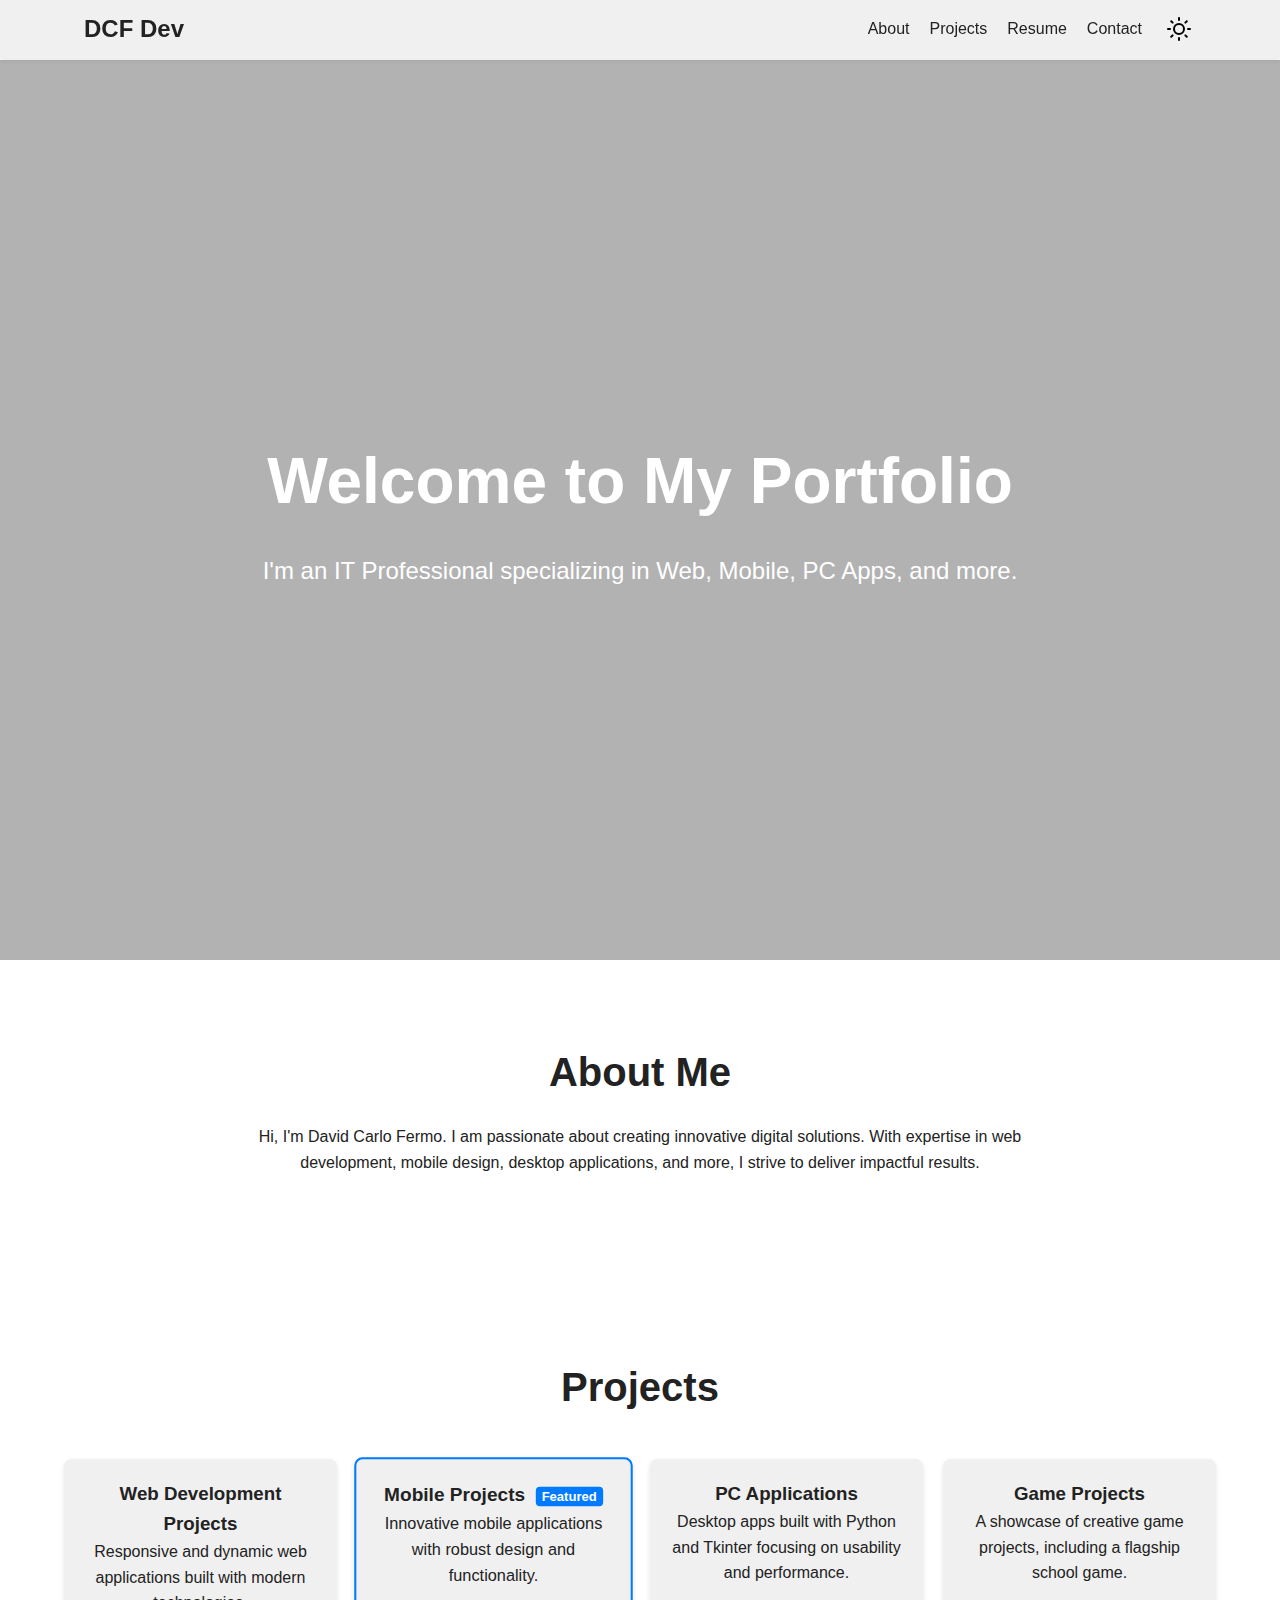
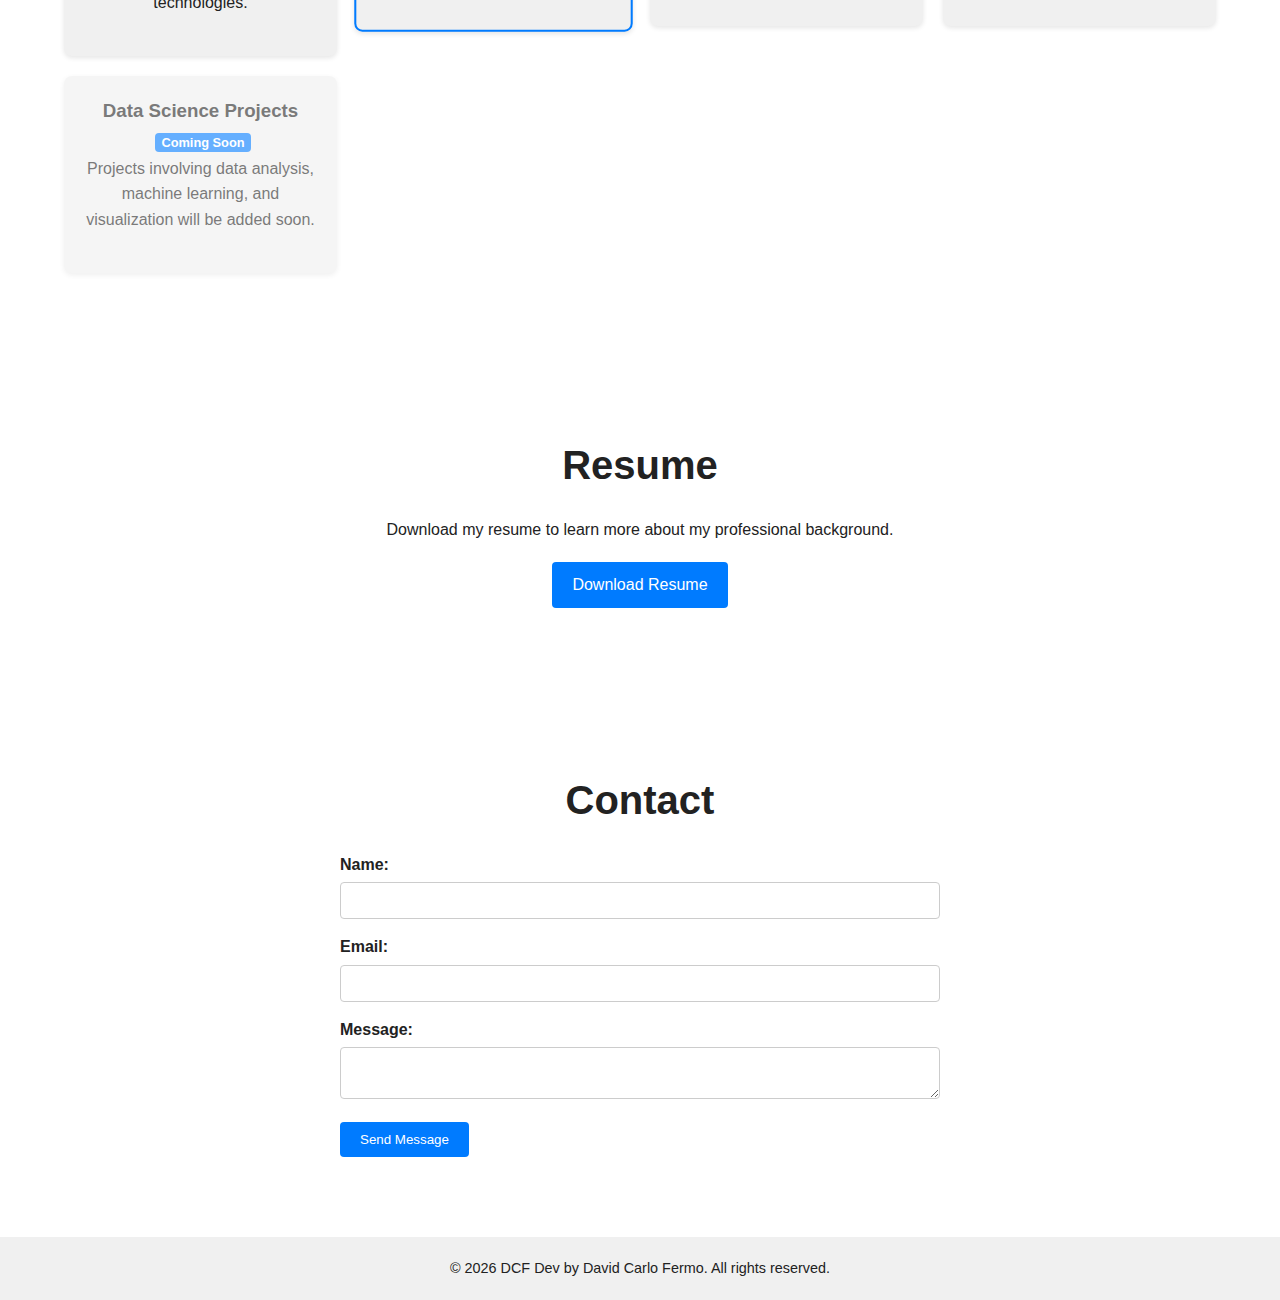
==== index.html @ b440a116 "Commit and Push Entire Codebase - First Commit and Push" ====
<!DOCTYPE html>
<html lang="en">
<head>
  <meta charset="UTF-8" />
  <meta name="viewport" content="width=device-width, initial-scale=1" />
  <title>David Carlo Fermo - IT Portfolio</title>
  <link rel="stylesheet" href="style.css" />
  <style>
    /* Make entire project card clickable */
    .project-card-link {
      text-decoration: none;
      color: inherit;
      display: block;
    }
    .project-card-link:hover .project-card {
      transform: translateY(-5px);
      box-shadow: 0 4px 10px rgba(0,0,0,0.1);
    }
  </style>
</head>
<body>
  <!-- Skip Navigation Link -->
  <a class="skip-link" href="#main-content">Skip to content</a>

  <!-- Header -->
  <header class="header">
    <div class="container header-container">
      <div class="logo">DCF Dev</div>
      <nav class="desktop-nav">
        <a href="#about">About</a>
        <a href="#projects">Projects</a>
        <a href="#resume">Resume</a>
        <a href="#contact">Contact</a>
        <button id="theme-toggle" class="theme-toggle" aria-label="Toggle dark mode">
          <!-- Sun Icon -->
          <svg id="icon-sun" class="icon" xmlns="http://www.w3.org/2000/svg" width="24" height="24" viewBox="0 0 24 24" fill="none" stroke="currentColor" stroke-width="2" stroke-linecap="round" stroke-linejoin="round">
            <circle cx="12" cy="12" r="5"></circle>
            <line x1="12" y1="1" x2="12" y2="3"></line>
            <line x1="12" y1="21" x2="12" y2="23"></line>
            <line x1="4.22" y1="4.22" x2="5.64" y2="5.64"></line>
            <line x1="18.36" y1="18.36" x2="19.78" y2="19.78"></line>
            <line x1="1" y1="12" x2="3" y2="12"></line>
            <line x1="21" y1="12" x2="23" y2="12"></line>
            <line x1="4.22" y1="19.78" x2="5.64" y2="18.36"></line>
            <line x1="18.36" y1="5.64" x2="19.78" y2="4.22"></line>
          </svg>
          <!-- Moon Icon -->
          <svg id="icon-moon" class="icon hidden" xmlns="http://www.w3.org/2000/svg" width="24" height="24" viewBox="0 0 24 24" fill="none" stroke="currentColor" stroke-width="2" stroke-linecap="round" stroke-linejoin="round">
            <path d="M21 12.79A9 9 0 1111.21 3 7 7 0 0021 12.79z"></path>
          </svg>
        </button>
      </nav>
      <button id="menu-toggle" class="menu-toggle" aria-label="Toggle navigation">
        <!-- Hamburger Icon -->
        <svg id="icon-hamburger" class="icon" xmlns="http://www.w3.org/2000/svg" width="24" height="24" viewBox="0 0 24 24" fill="none" stroke="currentColor" stroke-width="2" stroke-linecap="round" stroke-linejoin="round">
          <line x1="3" y1="6" x2="21" y2="6"></line>
          <line x1="3" y1="12" x2="21" y2="12"></line>
          <line x1="3" y1="18" x2="21" y2="18"></line>
        </svg>
      </button>
    </div>
    <nav id="mobile-nav" class="mobile-nav">
      <a href="#about">About</a>
      <a href="#projects">Projects</a>
      <a href="#resume">Resume</a>
      <a href="#contact">Contact</a>
      <button id="mobile-theme-toggle" class="theme-toggle" aria-label="Toggle dark mode">
        <!-- Mobile Sun Icon -->
        <svg id="icon-sun-mobile" class="icon" xmlns="http://www.w3.org/2000/svg" width="24" height="24" viewBox="0 0 24 24" fill="none" stroke="currentColor" stroke-width="2" stroke-linecap="round" stroke-linejoin="round">
          <circle cx="12" cy="12" r="5"></circle>
          <line x1="12" y1="1" x2="12" y2="3"></line>
          <line x1="12" y1="21" x2="12" y2="23"></line>
          <line x1="4.22" y1="4.22" x2="5.64" y2="5.64"></line>
          <line x1="18.36" y1="18.36" x2="19.78" y2="19.78"></line>
          <line x1="1" y1="12" x2="3" y2="12"></line>
          <line x1="21" y1="12" x2="23" y2="12"></line>
          <line x1="4.22" y1="19.78" x2="5.64" y2="18.36"></line>
          <line x1="18.36" y1="5.64" x2="19.78" y2="4.22"></line>
        </svg>
        <!-- Mobile Moon Icon -->
        <svg id="icon-moon-mobile" class="icon hidden" xmlns="http://www.w3.org/2000/svg" width="24" height="24" viewBox="0 0 24 24" fill="none" stroke="currentColor" stroke-width="2" stroke-linecap="round" stroke-linejoin="round">
          <path d="M21 12.79A9 9 0 1111.21 3 7 7 0 0021 12.79z"></path>
        </svg>
      </button>
    </nav>
  </header>

  <!-- Main Content -->
  <main id="main-content">
    <!-- Hero Section -->
    <section id="hero" class="hero" style="background-image: url('assets/hero-bg.jpg');">
      <div class="overlay"></div>
      <div class="hero-content">
        <h1>Welcome to My Portfolio</h1>
        <p>I'm an IT Professional specializing in Web, Mobile, PC Apps, and more.</p>
      </div>
    </section>

    <!-- About Section -->
    <section id="about" class="section about">
      <div class="container">
        <h2>About Me</h2>
        <p>
          Hi, I'm David Carlo Fermo. I am passionate about creating innovative digital solutions. With expertise in web development, mobile design, desktop applications, and more, I strive to deliver impactful results.
        </p>
      </div>
    </section>

    <!-- Projects Section -->
    <section id="projects" class="section projects">
      <div class="container">
        <h2>Projects</h2>
        <div class="projects-grid">
          <!-- Web Projects Card -->
          <a href="web-projects.html" class="project-card-link">
            <div class="project-card">
              <h3>Web Development Projects</h3>
              <p>Responsive and dynamic web applications built with modern technologies.</p>
            </div>
          </a>
          <!-- Mobile Projects Card (Featured) -->
          <a href="mobile-projects.html" class="project-card-link">
            <div class="project-card featured">
              <h3>Mobile Projects <span class="badge">Featured</span></h3>
              <p>Innovative mobile applications with robust design and functionality.</p>
            </div>
          </a>
          <!-- PC Applications Card -->
          <a href="pc-apps.html" class="project-card-link">
            <div class="project-card">
              <h3>PC Applications</h3>
              <p>Desktop apps built with Python and Tkinter focusing on usability and performance.</p>
            </div>
          </a>
          <!-- Game Projects Card -->
          <a href="game-projects.html" class="project-card-link">
            <div class="project-card">
              <h3>Game Projects</h3>
              <p>A showcase of creative game projects, including a flagship school game.</p>
            </div>
          </a>
          <!-- Data Science Projects Card (Coming Soon) -->
          <a href="data-science.html" class="project-card-link">
            <div class="project-card coming-soon">
              <h3>Data Science Projects <span class="badge">Coming Soon</span></h3>
              <p>Projects involving data analysis, machine learning, and visualization will be added soon.</p>
            </div>
          </a>
        </div>
      </div>
    </section>

    <!-- Resume Section -->
    <section id="resume" class="section resume">
      <div class="container">
        <h2>Resume</h2>
        <p>Download my resume to learn more about my professional background.</p>
        <a href="assets/Resume.pdf" class="download-btn" download>Download Resume</a>
      </div>
    </section>

    <!-- Contact Section -->
    <section id="contact" class="section contact">
      <div class="container">
        <h2>Contact</h2>
        <form action="https://formspree.io/f/{your_form_id}" method="POST">
          <label for="name">Name:</label>
          <input type="text" id="name" name="name" required>
          <label for="email">Email:</label>
          <input type="email" id="email" name="_replyto" required>
          <label for="message">Message:</label>
          <textarea id="message" name="message" required></textarea>
          <button type="submit">Send Message</button>
        </form>
      </div>
    </section>
  </main>

  <!-- Footer -->
  <footer class="footer">
    <div class="container">
      &copy; <span id="year"></span> DCF Dev by David Carlo Fermo. All rights reserved.
    </div>
  </footer>

  <script src="script.js"></script>
</body>
</html>
---- style.css ----
/* Smooth Scrolling */
html {
  scroll-behavior: smooth;
}

/* Utility class for hiding elements */
.hidden {
  display: none !important;
}

/* Basic styling for SVG icons */
.icon {
  width: 1.5rem;
  height: 1.5rem;
  stroke: currentColor;
  margin: 0;
  display: block;
}

/* Reset */
* {
  margin: 0;
  padding: 0;
  box-sizing: border-box;
}

/* CSS Variables for Themes */
:root {
  --bg-color: #ffffff;
  --text-color: #222222;      /* Darker text for improved contrast */
  --accent-color: #007bff;
  --header-bg: #f0f0f0;       /* Slightly darker header background */
  --overlay-color: rgba(0, 0, 0, 0.3);  /* Lighter overlay for hero section */
}
body.dark {
  --bg-color: #121212;
  --text-color: #e0e0e0;
  --accent-color: #1e90ff;
  --header-bg: #1a1a1a;
  --overlay-color: rgba(0, 0, 0, 0.7);
}

body {
  font-family: 'Roboto', sans-serif;
  line-height: 1.6;
  background-color: var(--bg-color);
  color: var(--text-color);
  transition: background-color 0.5s, color 0.5s;
}

/* Skip Link */
.skip-link {
  position: absolute;
  top: -40px;
  left: 0;
  background: var(--accent-color);
  color: #fff;
  padding: 8px 16px;
  z-index: 100;
  transition: top 0.3s;
}
.skip-link:focus {
  top: 0;
}

/* Container */
.container {
  width: 90%;
  max-width: 1200px;
  margin: 0 auto;
}

/* Header & Navigation */
.header {
  background-color: var(--header-bg);
  position: fixed;
  width: 100%;
  top: 0;
  z-index: 1000;
  box-shadow: 0 2px 5px rgba(0,0,0,0.1);
  transition: max-height 0.5s ease;
  max-height: 200px; /* Expanded height */
}
.header-container {
  display: flex;
  justify-content: space-between;
  align-items: center;
  padding: 10px 20px;
}
.logo {
  font-size: 1.5rem;
  font-weight: bold;
  color: var(--text-color);
}

/* Desktop Navigation */
.desktop-nav {
  display: flex;
  align-items: center;
}
.desktop-nav a {
  margin-left: 20px;
  text-decoration: none;
  color: var(--text-color);
  transition: color 0.3s, transform 0.1s;
}
.desktop-nav a:hover {
  color: var(--accent-color);
}
.desktop-nav a:active {
  transform: scale(0.95);
}
.theme-toggle {
  background: none;
  border: none;
  cursor: pointer;
  font-size: 1.5rem;
  margin-left: 20px;
  display: flex;
  align-items: center;
  justify-content: center;
  padding: 5px;
}

/* Hamburger Button (Mobile) */
.menu-toggle {
  display: none;
  background: none;
  border: none;
  font-size: 2rem;
  cursor: pointer;
  color: var(--text-color);
  padding: 5px 10px;
}
@media (max-width: 768px) {
  .desktop-nav {
    display: none;
  }
  .menu-toggle {
    display: block;
  }
}

/* Mobile Navigation */
.mobile-nav {
  display: none;
  flex-direction: column;
  background-color: var(--header-bg);
}
.mobile-nav a {
  padding: 12px 20px;
  text-decoration: none;
  color: var(--text-color);
  border-top: 1px solid #ccc;
  transition: background-color 0.3s, transform 0.1s;
  text-align: center;
}
.mobile-nav a:hover {
  background-color: var(--accent-color);
  color: #fff;
}
.mobile-nav a:active {
  transform: scale(0.95);
}
/* Updated: Center the dark mode toggle in mobile nav using flexbox */
.mobile-nav .theme-toggle {
  padding: 12px 20px;
  display: flex;
  align-items: center;
  justify-content: center;
}
.mobile-nav.open {
  display: flex;
  animation: slideDown 0.3s ease-out forwards;
}
@keyframes slideDown {
  from {
    opacity: 0;
    transform: translateY(-10%);
  }
  to {
    opacity: 1;
    transform: translateY(0);
  }
}

/* Hero Section */
.hero {
  height: 100vh;
  background-size: cover;
  background-position: center;
  position: relative;
  display: flex;
  align-items: center;
  justify-content: center;
  text-align: center;
  padding: 0 20px;
  margin-top: 60px; /* offset for header */
}
.overlay {
  position: absolute;
  top: 0;
  left: 0;
  right: 0;
  bottom: 0;
  background-color: var(--overlay-color);
}
.hero-content {
  position: relative;
  color: #fff;
  max-width: 90%;
}
.hero-content h1 {
  font-size: clamp(2rem, 5vw, 4rem);
  margin-bottom: 20px;
}
.hero-content p {
  font-size: clamp(1rem, 2.5vw, 1.5rem);
}

/* Sections */
.section {
  padding: 80px 0;
  text-align: center;
}
.section h2 {
  font-size: clamp(2rem, 4vw, 2.5rem);
  margin-bottom: 20px;
}
.section p {
  max-width: 800px;
  margin: 0 auto 20px;
}

/* Projects Grid */
.projects-grid {
  display: grid;
  grid-template-columns: repeat(auto-fit, minmax(250px, 1fr));
  gap: 20px;
  margin-top: 40px;
}
.project-card {
  background-color: var(--header-bg);
  padding: 20px;
  border-radius: 8px;
  box-shadow: 0 2px 5px rgba(0,0,0,0.1);
  transition: transform 0.3s, box-shadow 0.3s;
}
.project-card:hover {
  transform: translateY(-5px);
  box-shadow: 0 4px 10px rgba(0,0,0,0.1);
}
.project-card a {
  color: var(--accent-color);
  text-decoration: none;
}

/* Resume Section */
.download-btn {
  display: inline-block;
  padding: 10px 20px;
  background-color: var(--accent-color);
  color: #fff;
  border-radius: 4px;
  text-decoration: none;
  transition: background-color 0.3s;
}
.download-btn:hover {
  background-color: #0056b3;
}

/* Contact Form */
form {
  max-width: 600px;
  margin: 0 auto;
  text-align: left;
}
form label {
  display: block;
  margin-bottom: 5px;
  font-weight: bold;
}
form input,
form textarea {
  width: 100%;
  padding: 10px;
  margin-bottom: 15px;
  border: 1px solid #ccc;
  border-radius: 4px;
}
form button {
  padding: 10px 20px;
  background-color: var(--accent-color);
  color: #fff;
  border: none;
  border-radius: 4px;
  cursor: pointer;
  transition: background-color 0.3s;
}
form button:hover {
  background-color: #0056b3;
}

/* Footer */
.footer {
  background-color: var(--header-bg);
  padding: 20px 0;
  text-align: center;
  font-size: 0.9rem;
}

/* Override Moon Icon Color in Dark Mode */
body.dark #icon-moon,
body.dark #icon-moon-mobile {
  stroke: #ffffff;
}

/* Featured Project Card Styles */
.project-card.featured {
  border: 2px solid var(--accent-color);
  transform: scale(1.02);
  transition: transform 0.3s, box-shadow 0.3s;
}

/* Badge for Featured Projects */
.badge {
  background-color: var(--accent-color);
  color: #fff;
  padding: 2px 6px;
  font-size: 0.8rem;
  border-radius: 4px;
  margin-left: 5px;
}
.project-card.coming-soon {
  opacity: 0.6;
  pointer-events: none;
}
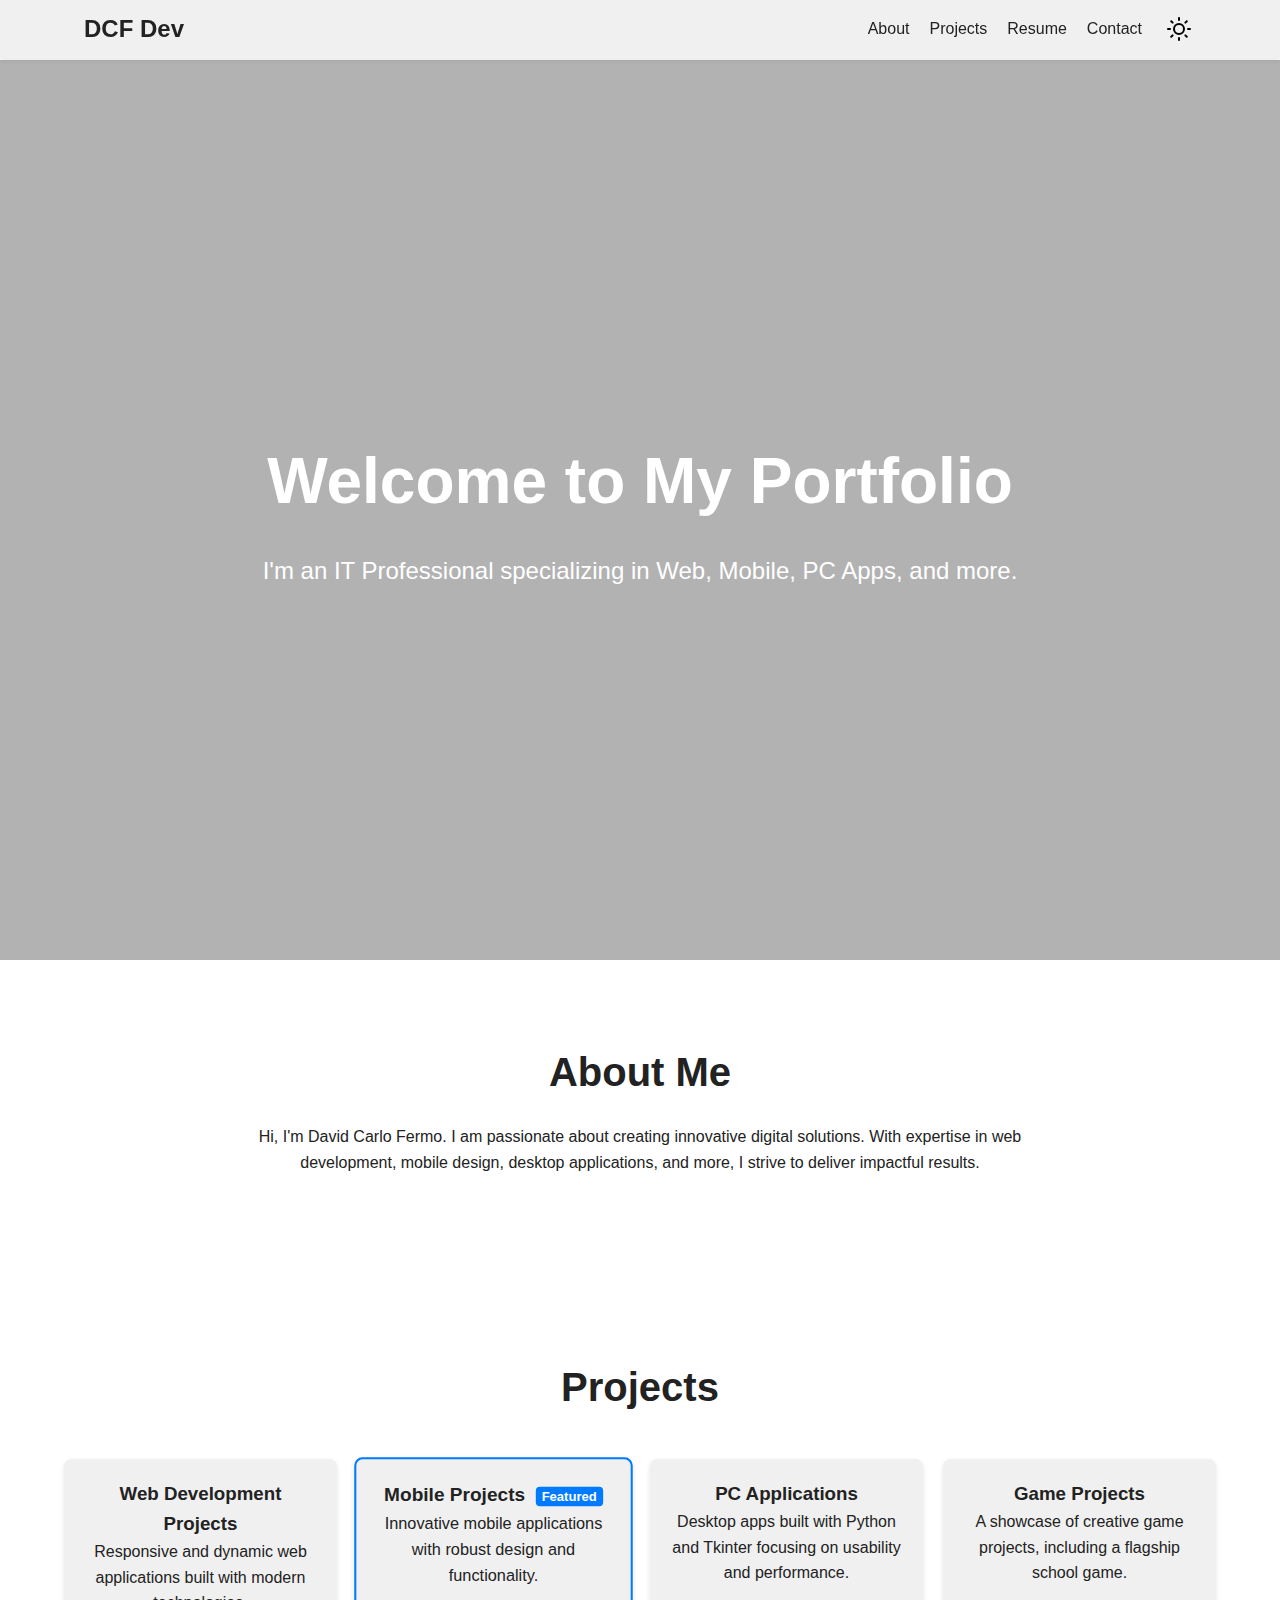
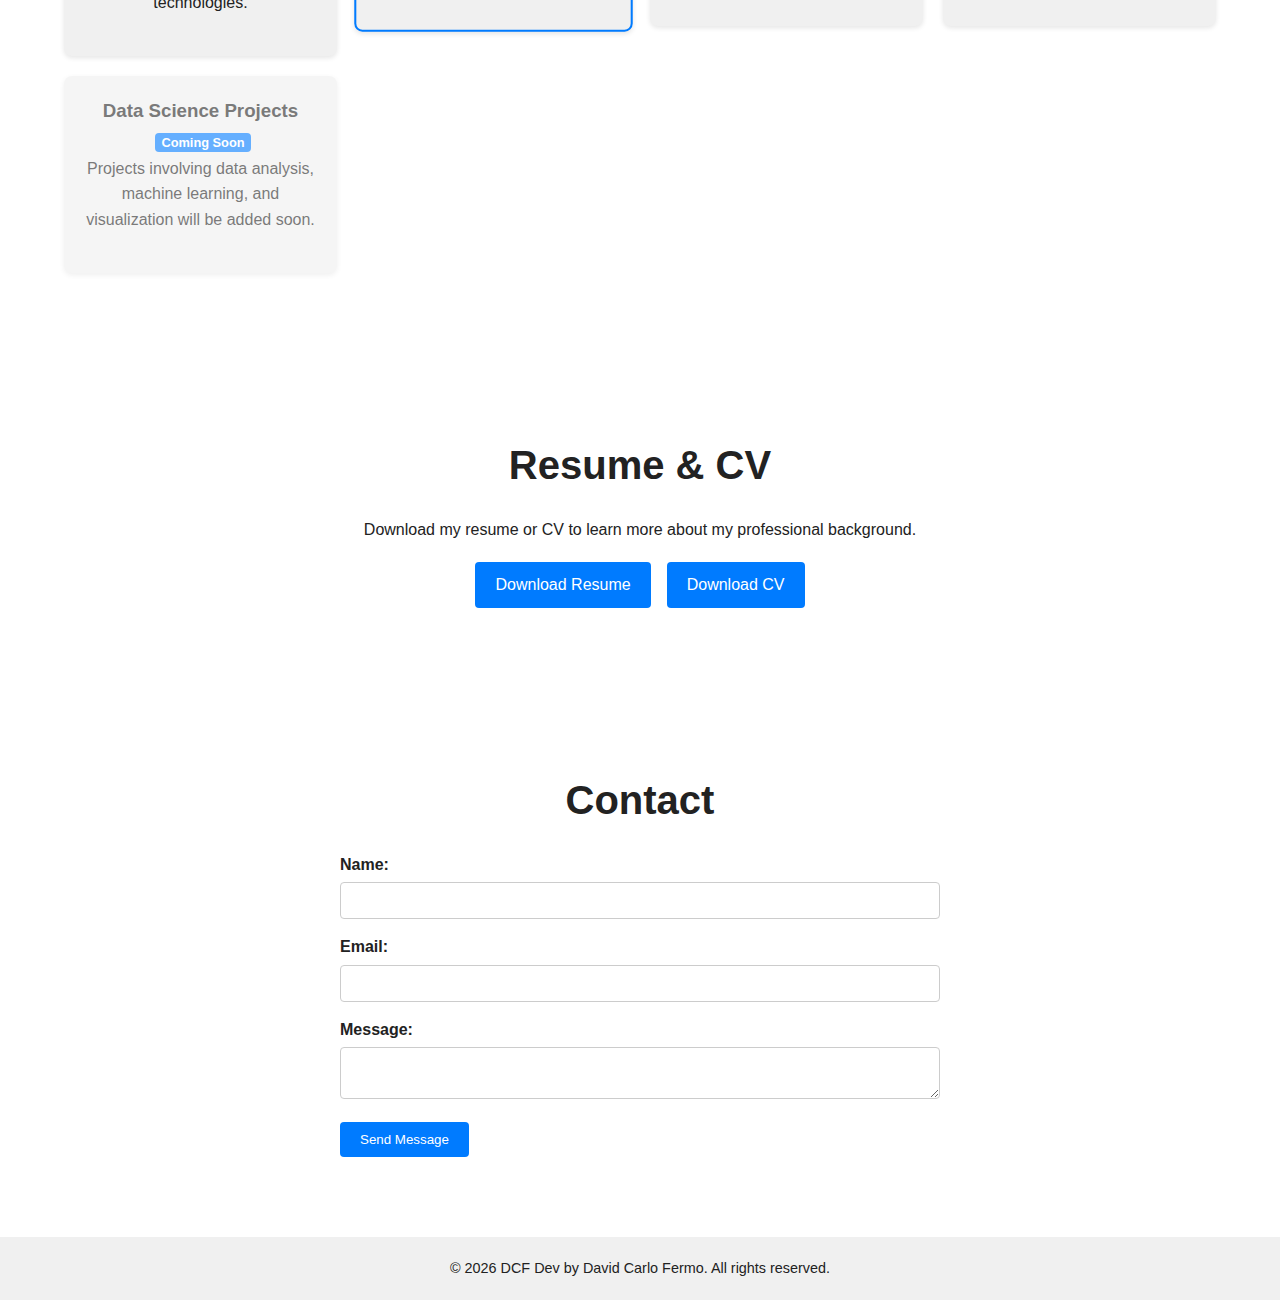
==== commit 82e60346: "added cv button and function to download cv" ====
--- a/index.html
+++ b/index.html
@@ -139,25 +139,29 @@
               <p>A showcase of creative game projects, including a flagship school game.</p>
             </div>
           </a>
-          <!-- Data Science Projects Card (Coming Soon) -->
-          <a href="data-science.html" class="project-card-link">
-            <div class="project-card coming-soon">
-              <h3>Data Science Projects <span class="badge">Coming Soon</span></h3>
-              <p>Projects involving data analysis, machine learning, and visualization will be added soon.</p>
-            </div>
-          </a>
+          <!-- Data Science Projects Card (Coming Soon) - Unclickable but with hover animation -->
+          <div class="project-card coming-soon">
+            <h3>Data Science Projects <span class="badge">Coming Soon</span></h3>
+            <p>Projects involving data analysis, machine learning, and visualization will be added soon.</p>
+          </div>
         </div>
       </div>
     </section>
 
+
+
     <!-- Resume Section -->
     <section id="resume" class="section resume">
       <div class="container">
-        <h2>Resume</h2>
-        <p>Download my resume to learn more about my professional background.</p>
-        <a href="assets/Resume.pdf" class="download-btn" download>Download Resume</a>
+        <h2>Resume &amp; CV</h2>
+        <p>Download my resume or CV to learn more about my professional background.</p>
+        <div class="download-buttons">
+          <a href="assets/Resume.pdf" class="download-btn" download>Download Resume</a>
+          <a href="assets/CV.pdf" class="download-btn" download>Download CV</a>
+        </div>
       </div>
     </section>
+
 
     <!-- Contact Section -->
     <section id="contact" class="section contact">
--- a/style.css
+++ b/style.css
@@ -269,6 +269,15 @@
   background-color: #0056b3;
 }
 
+.download-buttons {
+  display: flex;
+  gap: 1rem;
+  flex-wrap: wrap;
+  margin-top: 1rem;
+  justify-content: center; /* centers the buttons horizontally */
+}
+
+
 /* Contact Form */
 form {
   max-width: 600px;
@@ -331,7 +340,14 @@
   border-radius: 4px;
   margin-left: 5px;
 }
+/* For Coming Soon Cards */
 .project-card.coming-soon {
   opacity: 0.6;
-  pointer-events: none;
-}
+  cursor: not-allowed; /* visually indicate it's inactive */
+}
+
+/* Hover effect still applies */
+.project-card.coming-soon:hover {
+  transform: translateY(-5px);
+  box-shadow: 0 4px 10px rgba(0,0,0,0.1);
+}
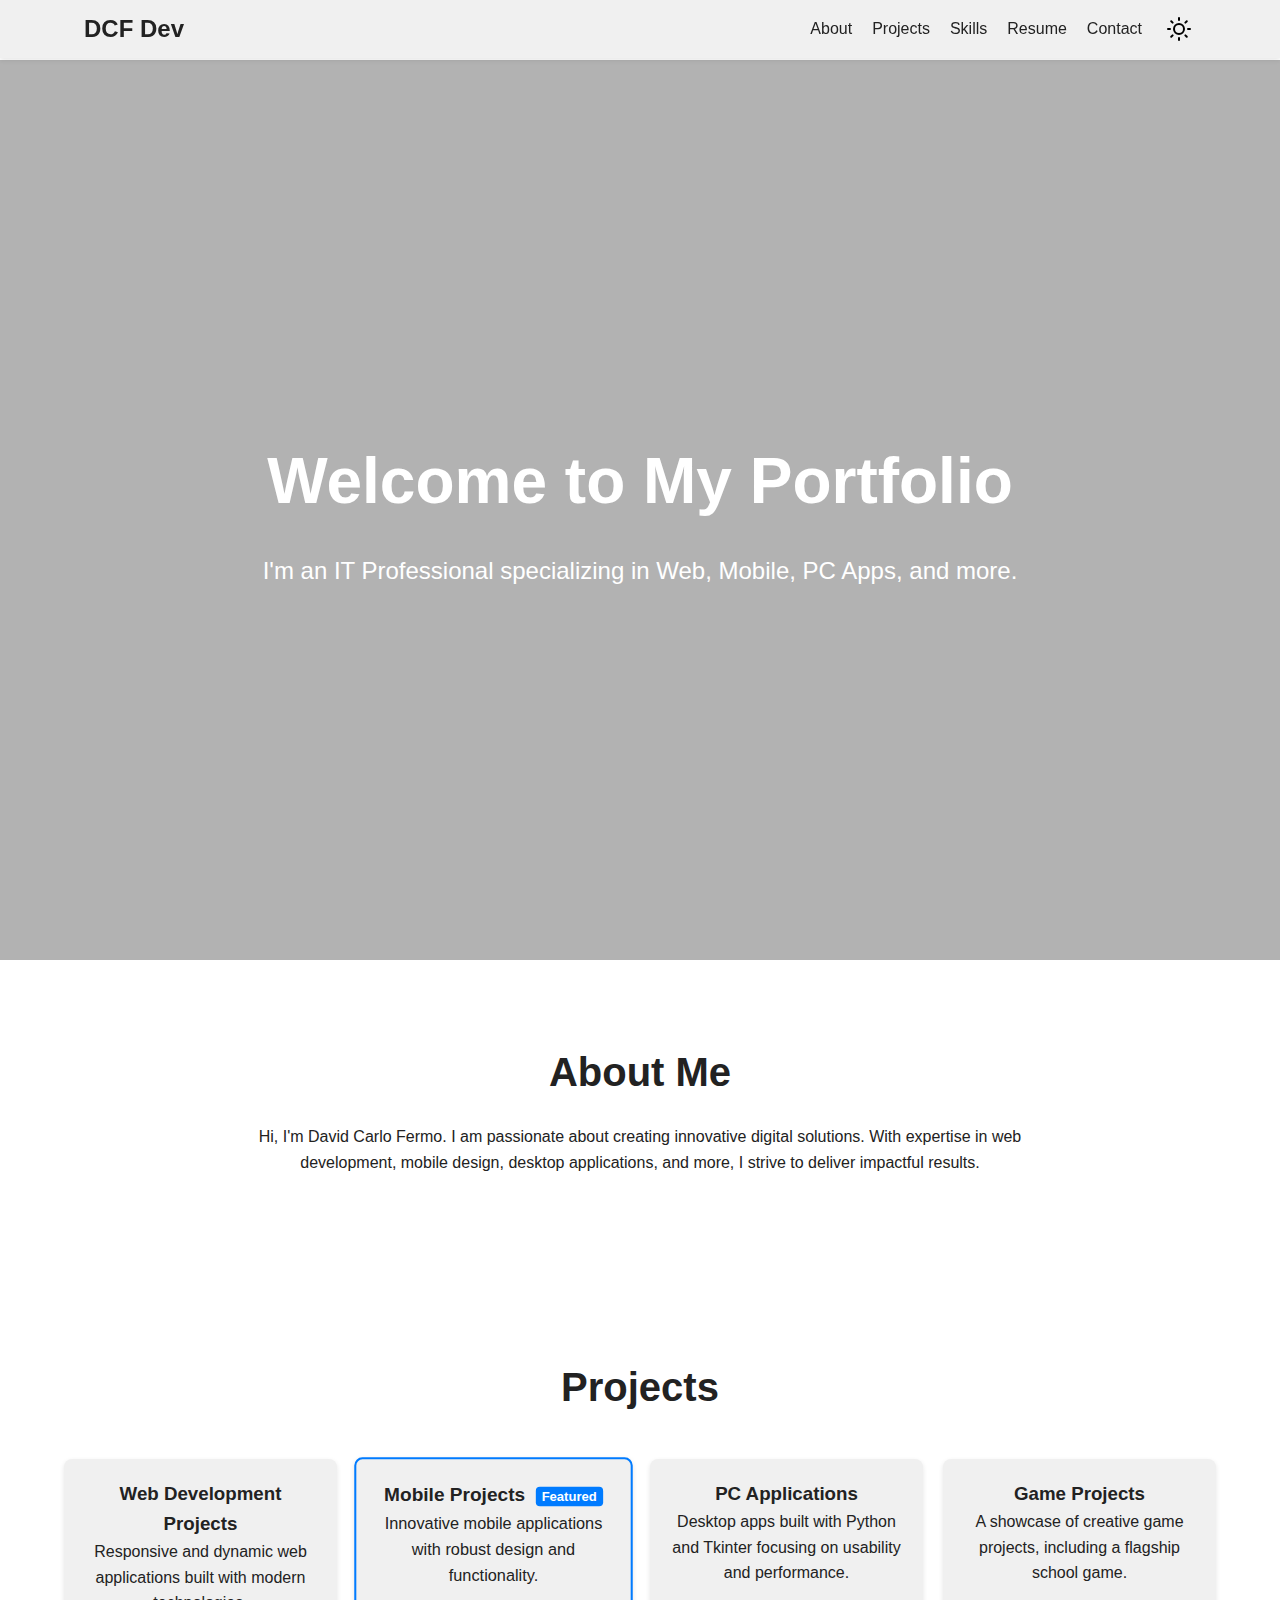
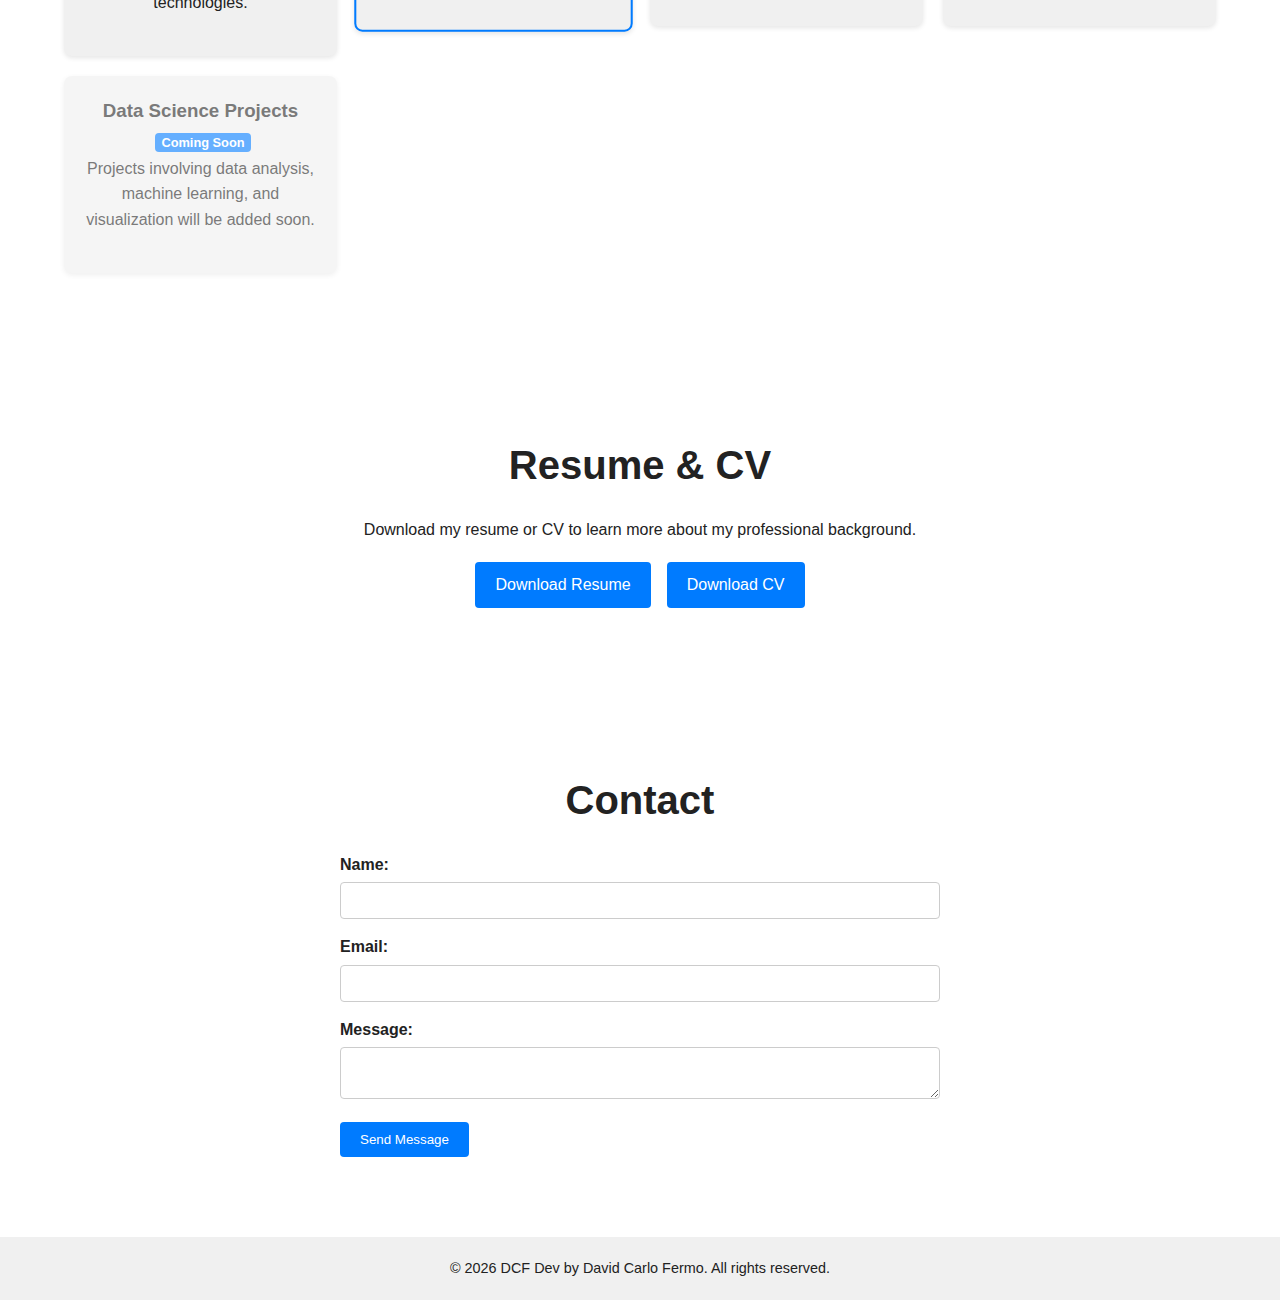
==== commit b9ee2bfb: "added skills webpage for skills. added navlink to skills. added some qol changes and logo is now a r" ====
--- a/index.html
+++ b/index.html
@@ -22,51 +22,23 @@
   <!-- Skip Navigation Link -->
   <a class="skip-link" href="#main-content">Skip to content</a>
 
-  <!-- Header -->
-  <header class="header">
-    <div class="container header-container">
-      <div class="logo">DCF Dev</div>
-      <nav class="desktop-nav">
-        <a href="#about">About</a>
-        <a href="#projects">Projects</a>
-        <a href="#resume">Resume</a>
-        <a href="#contact">Contact</a>
-        <button id="theme-toggle" class="theme-toggle" aria-label="Toggle dark mode">
-          <!-- Sun Icon -->
-          <svg id="icon-sun" class="icon" xmlns="http://www.w3.org/2000/svg" width="24" height="24" viewBox="0 0 24 24" fill="none" stroke="currentColor" stroke-width="2" stroke-linecap="round" stroke-linejoin="round">
-            <circle cx="12" cy="12" r="5"></circle>
-            <line x1="12" y1="1" x2="12" y2="3"></line>
-            <line x1="12" y1="21" x2="12" y2="23"></line>
-            <line x1="4.22" y1="4.22" x2="5.64" y2="5.64"></line>
-            <line x1="18.36" y1="18.36" x2="19.78" y2="19.78"></line>
-            <line x1="1" y1="12" x2="3" y2="12"></line>
-            <line x1="21" y1="12" x2="23" y2="12"></line>
-            <line x1="4.22" y1="19.78" x2="5.64" y2="18.36"></line>
-            <line x1="18.36" y1="5.64" x2="19.78" y2="4.22"></line>
-          </svg>
-          <!-- Moon Icon -->
-          <svg id="icon-moon" class="icon hidden" xmlns="http://www.w3.org/2000/svg" width="24" height="24" viewBox="0 0 24 24" fill="none" stroke="currentColor" stroke-width="2" stroke-linecap="round" stroke-linejoin="round">
-            <path d="M21 12.79A9 9 0 1111.21 3 7 7 0 0021 12.79z"></path>
-          </svg>
-        </button>
-      </nav>
-      <button id="menu-toggle" class="menu-toggle" aria-label="Toggle navigation">
-        <!-- Hamburger Icon -->
-        <svg id="icon-hamburger" class="icon" xmlns="http://www.w3.org/2000/svg" width="24" height="24" viewBox="0 0 24 24" fill="none" stroke="currentColor" stroke-width="2" stroke-linecap="round" stroke-linejoin="round">
-          <line x1="3" y1="6" x2="21" y2="6"></line>
-          <line x1="3" y1="12" x2="21" y2="12"></line>
-          <line x1="3" y1="18" x2="21" y2="18"></line>
-        </svg>
-      </button>
+  <!-- Header: Reuse your existing header -->
+<header class="header">
+  <div class="container header-container">
+    <div class="logo">
+      <a href="index.html">DCF Dev</a>
     </div>
-    <nav id="mobile-nav" class="mobile-nav">
-      <a href="#about">About</a>
-      <a href="#projects">Projects</a>
-      <a href="#resume">Resume</a>
-      <a href="#contact">Contact</a>
-      <button id="mobile-theme-toggle" class="theme-toggle" aria-label="Toggle dark mode">
-        <!-- Mobile Sun Icon -->
-        <svg id="icon-sun-mobile" class="icon" xmlns="http://www.w3.org/2000/svg" width="24" height="24" viewBox="0 0 24 24" fill="none" stroke="currentColor" stroke-width="2" stroke-linecap="round" stroke-linejoin="round">
+    <nav class="desktop-nav">
+      <a href="index.html#about">About</a>
+      <a href="index.html#projects">Projects</a>
+      <a href="skills.html">Skills</a>
+      <a href="index.html#resume">Resume</a>
+      <a href="index.html#contact">Contact</a>
+      <button id="theme-toggle" class="theme-toggle" aria-label="Toggle dark mode">
+        <!-- Sun Icon -->
+        <svg id="icon-sun" class="icon" xmlns="http://www.w3.org/2000/svg" width="24" height="24"
+          viewBox="0 0 24 24" fill="none" stroke="currentColor" stroke-width="2"
+          stroke-linecap="round" stroke-linejoin="round">
           <circle cx="12" cy="12" r="5"></circle>
           <line x1="12" y1="1" x2="12" y2="3"></line>
           <line x1="12" y1="21" x2="12" y2="23"></line>
@@ -77,13 +49,55 @@
           <line x1="4.22" y1="19.78" x2="5.64" y2="18.36"></line>
           <line x1="18.36" y1="5.64" x2="19.78" y2="4.22"></line>
         </svg>
-        <!-- Mobile Moon Icon -->
-        <svg id="icon-moon-mobile" class="icon hidden" xmlns="http://www.w3.org/2000/svg" width="24" height="24" viewBox="0 0 24 24" fill="none" stroke="currentColor" stroke-width="2" stroke-linecap="round" stroke-linejoin="round">
+        <!-- Moon Icon -->
+        <svg id="icon-moon" class="icon hidden" xmlns="http://www.w3.org/2000/svg" width="24" height="24"
+          viewBox="0 0 24 24" fill="none" stroke="currentColor" stroke-width="2"
+          stroke-linecap="round" stroke-linejoin="round">
           <path d="M21 12.79A9 9 0 1111.21 3 7 7 0 0021 12.79z"></path>
         </svg>
       </button>
     </nav>
-  </header>
+    <button id="menu-toggle" class="menu-toggle" aria-label="Toggle navigation">
+      <!-- Hamburger Icon -->
+      <svg id="icon-hamburger" class="icon" xmlns="http://www.w3.org/2000/svg" width="24" height="24"
+        viewBox="0 0 24 24" fill="none" stroke="currentColor" stroke-width="2" stroke-linecap="round"
+        stroke-linejoin="round">
+        <line x1="3" y1="6" x2="21" y2="6"></line>
+        <line x1="3" y1="12" x2="21" y2="12"></line>
+        <line x1="3" y1="18" x2="21" y2="18"></line>
+      </svg>
+    </button>
+  </div>
+  <nav id="mobile-nav" class="mobile-nav">
+    <a href="index.html#about">About</a>
+    <a href="index.html#projects">Projects</a>
+    <a href="skills.html">Skills</a>
+    <a href="index.html#resume">Resume</a>
+    <a href="index.html#contact">Contact</a>
+    <button id="mobile-theme-toggle" class="theme-toggle" aria-label="Toggle dark mode">
+      <!-- Mobile Sun Icon -->
+      <svg id="icon-sun-mobile" class="icon" xmlns="http://www.w3.org/2000/svg" width="24" height="24"
+        viewBox="0 0 24 24" fill="none" stroke="currentColor" stroke-width="2" stroke-linecap="round"
+        stroke-linejoin="round">
+        <circle cx="12" cy="12" r="5"></circle>
+        <line x1="12" y1="1" x2="12" y2="3"></line>
+        <line x1="12" y1="21" x2="12" y2="23"></line>
+        <line x1="4.22" y1="4.22" x2="5.64" y2="5.64"></line>
+        <line x1="18.36" y1="18.36" x2="19.78" y2="19.78"></line>
+        <line x1="1" y1="12" x2="3" y2="12"></line>
+        <line x1="21" y1="12" x2="23" y2="12"></line>
+        <line x1="4.22" y1="19.78" x2="5.64" y2="18.36"></line>
+        <line x1="18.36" y1="5.64" x2="19.78" y2="4.22"></line>
+      </svg>
+      <!-- Mobile Moon Icon -->
+      <svg id="icon-moon-mobile" class="icon hidden" xmlns="http://www.w3.org/2000/svg" width="24" height="24"
+        viewBox="0 0 24 24" fill="none" stroke="currentColor" stroke-width="2" stroke-linecap="round"
+        stroke-linejoin="round">
+        <path d="M21 12.79A9 9 0 1111.21 3 7 7 0 0021 12.79z"></path>
+      </svg>
+    </button>
+  </nav>
+</header>
 
   <!-- Main Content -->
   <main id="main-content">
--- a/style.css
+++ b/style.css
@@ -93,6 +93,12 @@
   color: var(--text-color);
 }
 
+.logo a {
+  text-decoration: none;
+  color: inherit;
+  font-weight: bold;  /* or whatever styling you previously had */
+}
+
 /* Desktop Navigation */
 .desktop-nav {
   display: flex;
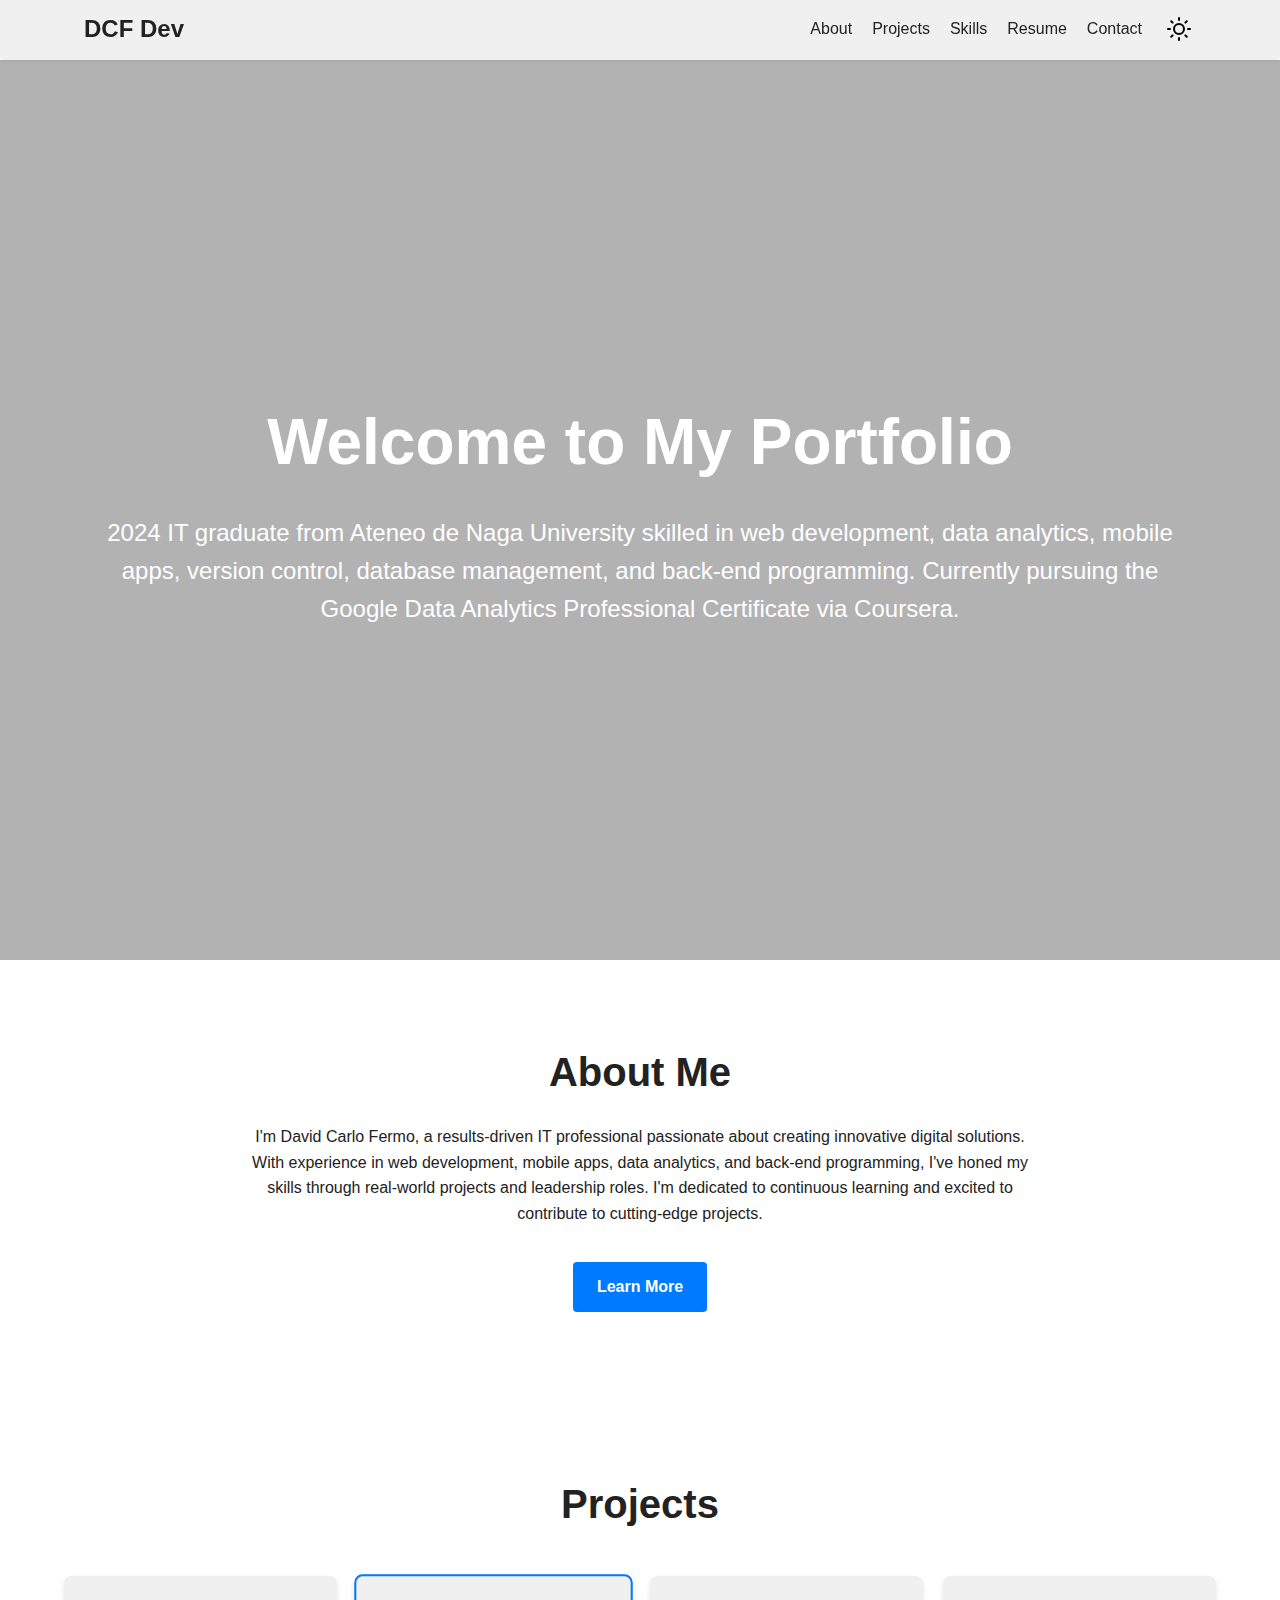
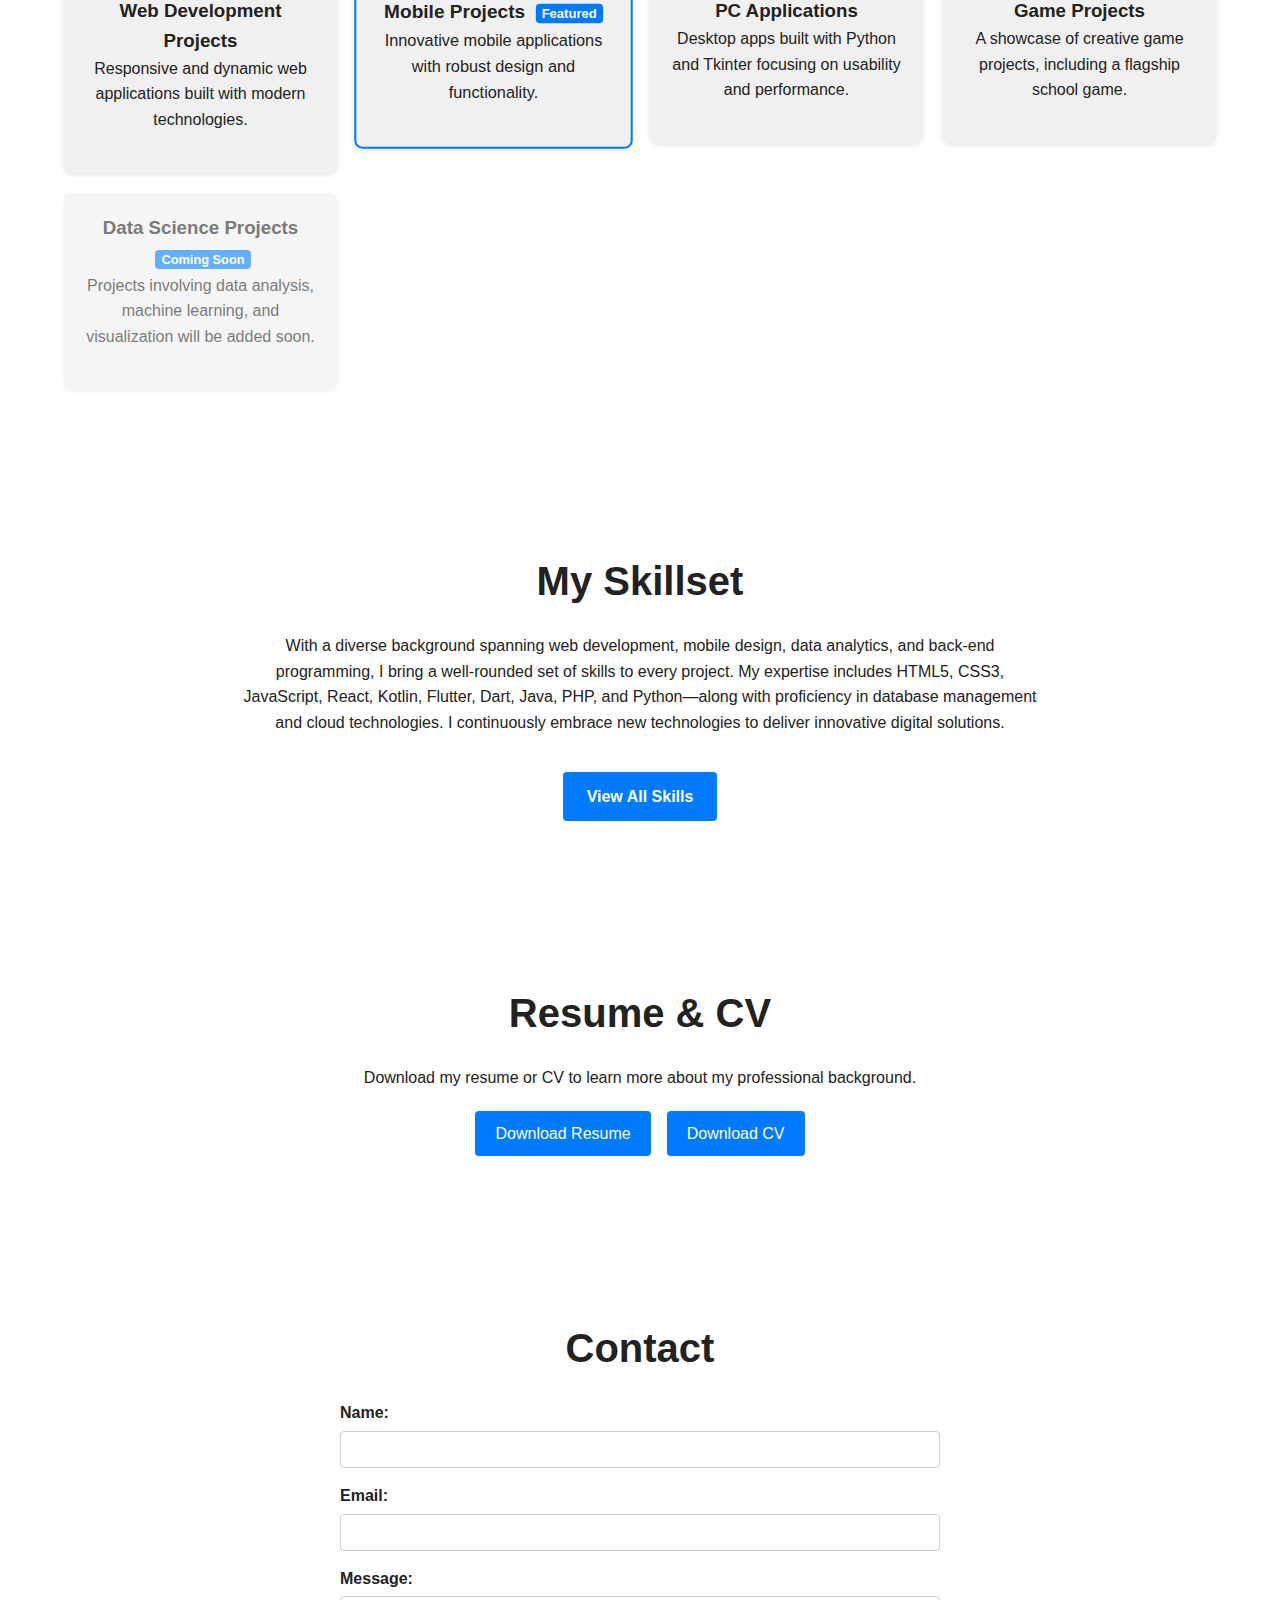
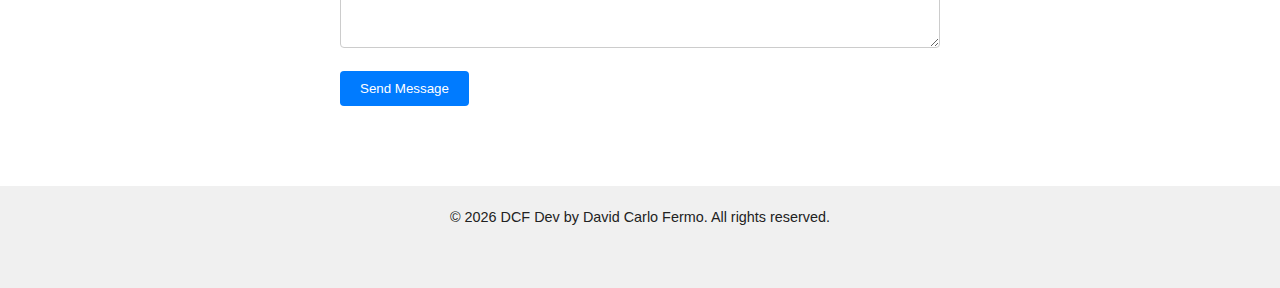
==== commit a6a7632c: "QOL changes,  Skills section, minor navigation changes related to skills" ====
--- a/index.html
+++ b/index.html
@@ -5,6 +5,10 @@
   <meta name="viewport" content="width=device-width, initial-scale=1" />
   <title>David Carlo Fermo - IT Portfolio</title>
   <link rel="stylesheet" href="style.css" />
+
+  <!--Icon CDN for Github, Linkedin, etc-->
+  <link rel="stylesheet" href="https://cdnjs.cloudflare.com/ajax/libs/font-awesome/6.4.0/css/all.min.css" integrity="sha512-p7R2zr9A+MdStMXY4H3TvLO3OxAf/wY1pC0JAz6VhvjF+0zwIjqax9xYdP4q0K9BYcOkHYnWGf9YsX5tJv16qw==" crossorigin="anonymous" referrerpolicy="no-referrer" />
+
   <style>
     /* Make entire project card clickable */
     .project-card-link {
@@ -31,7 +35,7 @@
     <nav class="desktop-nav">
       <a href="index.html#about">About</a>
       <a href="index.html#projects">Projects</a>
-      <a href="skills.html">Skills</a>
+      <a href="index.html#skills">Skills</a>
       <a href="index.html#resume">Resume</a>
       <a href="index.html#contact">Contact</a>
       <button id="theme-toggle" class="theme-toggle" aria-label="Toggle dark mode">
@@ -71,7 +75,7 @@
   <nav id="mobile-nav" class="mobile-nav">
     <a href="index.html#about">About</a>
     <a href="index.html#projects">Projects</a>
-    <a href="skills.html">Skills</a>
+    <a href="index.html#skills">Skills</a>
     <a href="index.html#resume">Resume</a>
     <a href="index.html#contact">Contact</a>
     <button id="mobile-theme-toggle" class="theme-toggle" aria-label="Toggle dark mode">
@@ -106,8 +110,10 @@
       <div class="overlay"></div>
       <div class="hero-content">
         <h1>Welcome to My Portfolio</h1>
-        <p>I'm an IT Professional specializing in Web, Mobile, PC Apps, and more.</p>
-      </div>
+        <p>
+          2024 IT graduate from Ateneo de Naga University skilled in web development, data analytics, mobile apps, version control, database management, and back-end programming. Currently pursuing the Google Data Analytics Professional Certificate via Coursera.
+        </p>
+        </div>
     </section>
 
     <!-- About Section -->
@@ -115,10 +121,13 @@
       <div class="container">
         <h2>About Me</h2>
         <p>
-          Hi, I'm David Carlo Fermo. I am passionate about creating innovative digital solutions. With expertise in web development, mobile design, desktop applications, and more, I strive to deliver impactful results.
+          I'm David Carlo Fermo, a results-driven IT professional passionate about creating innovative digital solutions. With experience in web development, mobile apps, data analytics, and back-end programming, I've honed my skills through real-world projects and leadership roles. I'm dedicated to continuous learning and excited to contribute to cutting-edge projects.
         </p>
-      </div>
-    </section>
+        <a href="#contact" class="cta-btn">Learn More</a>
+      </div>
+    </section>
+
+
 
     <!-- Projects Section -->
     <section id="projects" class="section projects">
@@ -162,6 +171,16 @@
       </div>
     </section>
 
+    <!-- Skills Section -->
+    <section id="skills" class="section skills">
+      <div class="container">
+        <h2>My Skillset</h2>
+        <p>
+          With a diverse background spanning web development, mobile design, data analytics, and back-end programming, I bring a well-rounded set of skills to every project. My expertise includes HTML5, CSS3, JavaScript, React, Kotlin, Flutter, Dart, Java, PHP, and Python—along with proficiency in database management and cloud technologies. I continuously embrace new technologies to deliver innovative digital solutions.
+        </p>
+        <a href="skills.html" class="cta-btn">View All Skills</a>
+      </div>
+    </section>
 
 
     <!-- Resume Section -->
@@ -194,12 +213,19 @@
     </section>
   </main>
 
-  <!-- Footer -->
   <footer class="footer">
     <div class="container">
       &copy; <span id="year"></span> DCF Dev by David Carlo Fermo. All rights reserved.
+      <div class="social-links">
+        <a href="https://www.linkedin.com/in/yourprofile" target="_blank" aria-label="LinkedIn">
+          <i class="fab fa-linkedin"></i>
+        </a>
+        <a href="https://github.com/yourusername" target="_blank" aria-label="GitHub">
+          <i class="fab fa-github"></i>
+        </a>
+      </div>
     </div>
-  </footer>
+  </footer>   
 
   <script src="script.js"></script>
 </body>
--- a/style.css
+++ b/style.css
@@ -357,3 +357,37 @@
   transform: translateY(-5px);
   box-shadow: 0 4px 10px rgba(0,0,0,0.1);
 }
+
+.cta-btn {
+  display: inline-block;
+  padding: 12px 24px;
+  background-color: var(--accent-color);
+  color: #fff;
+  border-radius: 4px;
+  text-decoration: none;
+  font-weight: bold;
+  transition: background-color 0.3s ease, transform 0.3s ease;
+  margin-top: 1rem;
+}
+
+.cta-btn:hover {
+  background-color: #0056b3;
+  transform: scale(1.02);
+}
+
+.social-links {
+  margin-top: 1rem;
+  text-align: center;
+}
+
+.social-links a {
+  display: inline-block;
+  margin-right: 0.5rem;
+  color: var(--text-color); /* or a default color like #000 */
+  font-size: 24px;
+  transition: color 0.3s ease;
+}
+
+.social-links a:hover {
+  color: var(--accent-color); /* or a hover color like #0056b3 */
+}